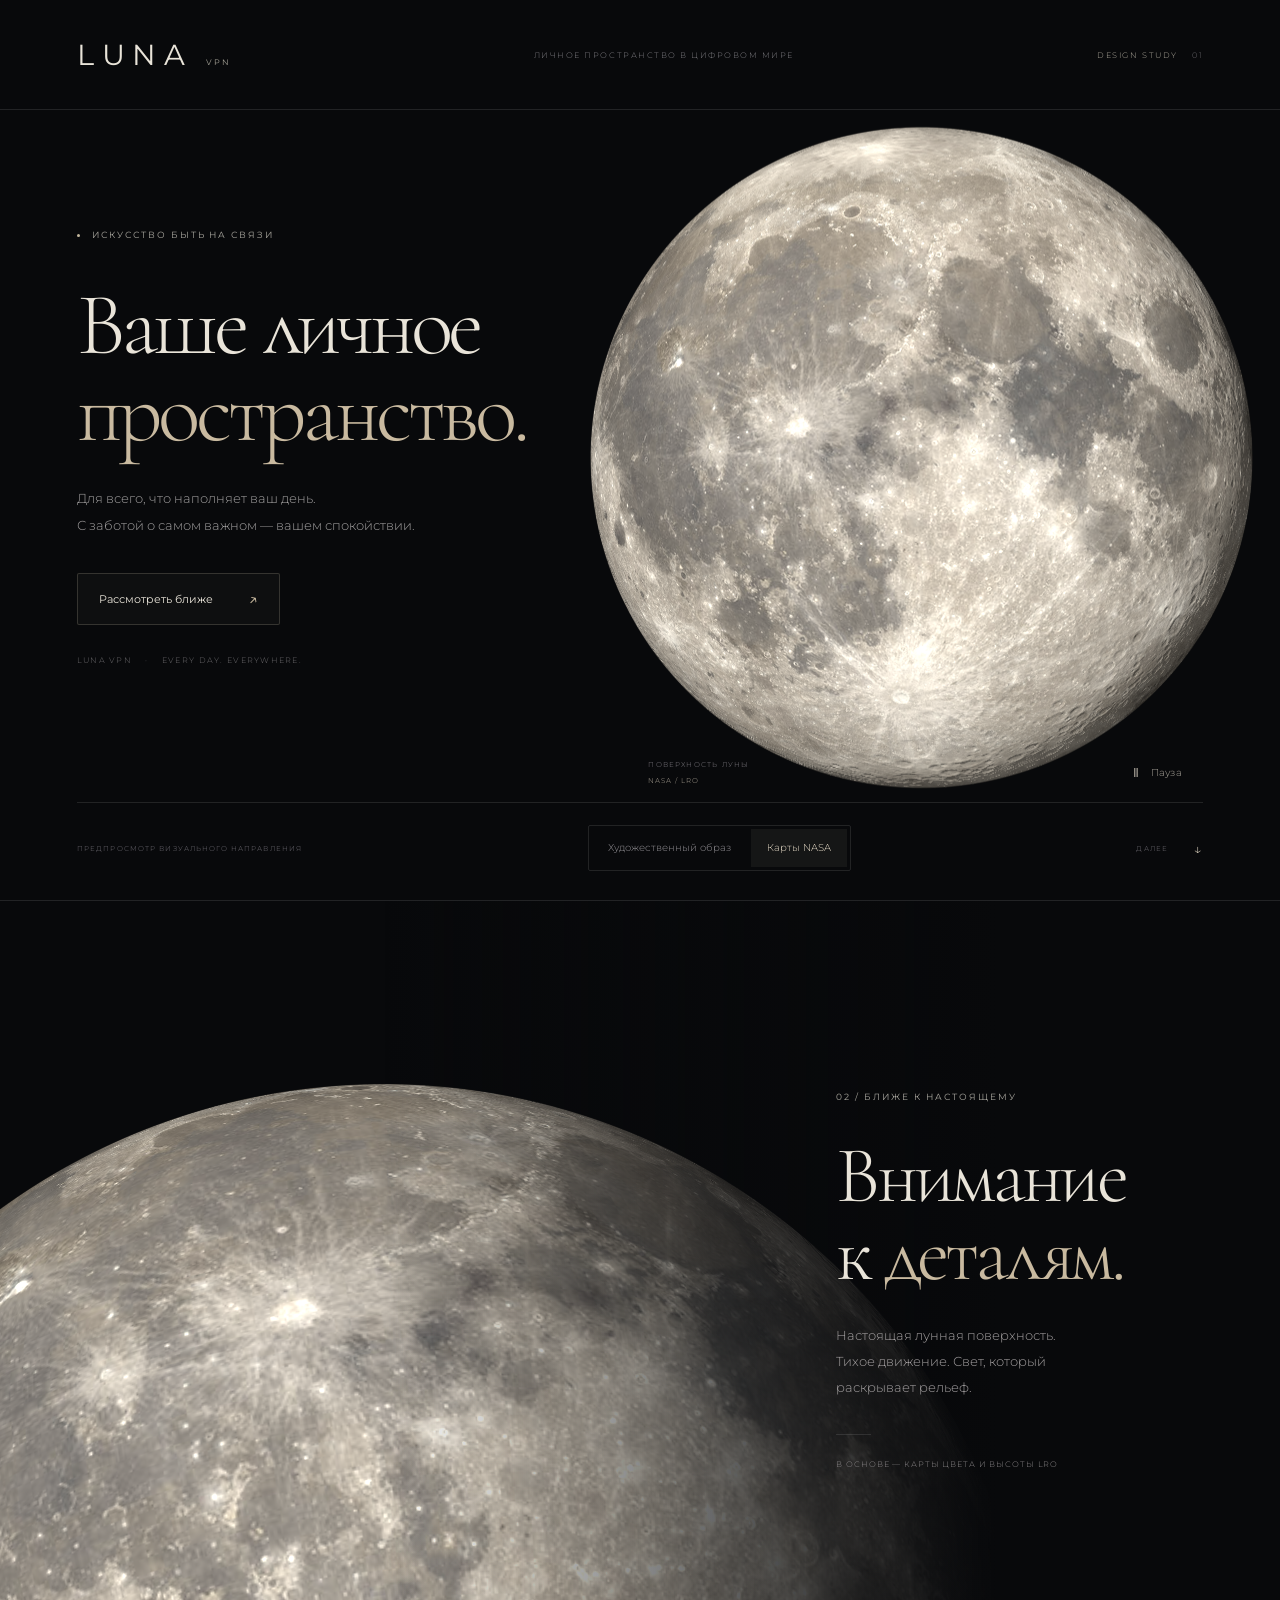
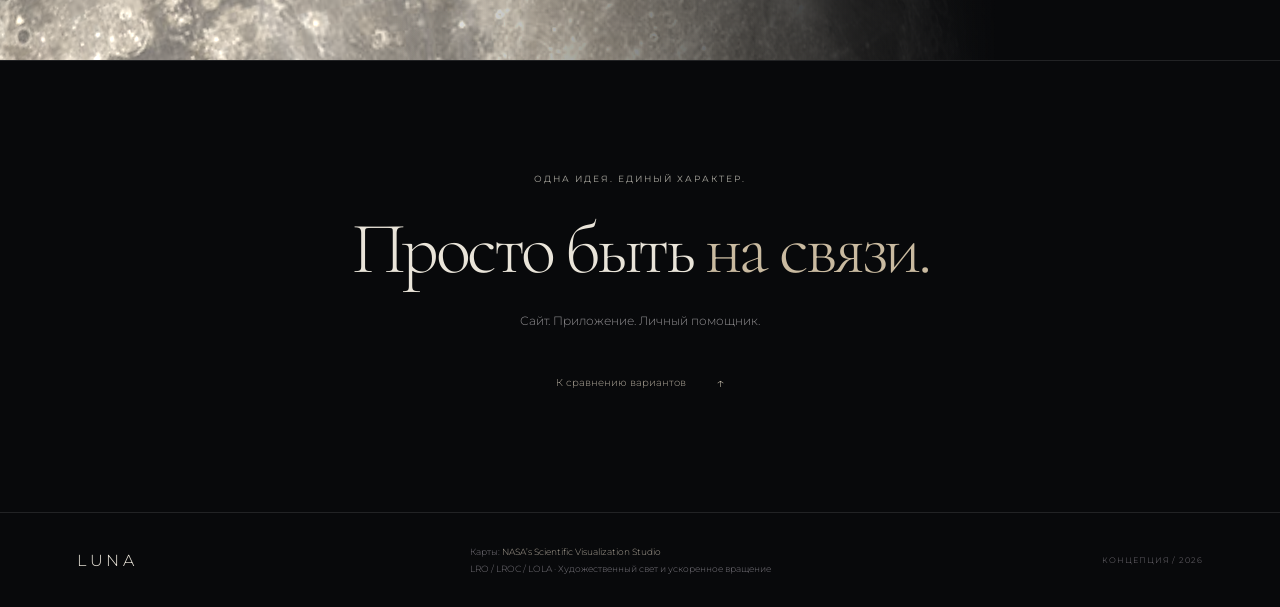
==== web/preview/index.html @ 871de01f "Add isolated lunar design preview with NASA maps and axial rotation" ====
<!doctype html>
<html lang="ru">
<head>
  <meta charset="utf-8">
  <meta name="viewport" content="width=device-width,initial-scale=1">
  <meta name="theme-color" content="#08090b">
  <meta name="robots" content="noindex,nofollow">
  <meta name="description" content="Luna VPN — предпросмотр визуального направления с настоящей поверхностью Луны NASA.">
  <title>LUNA — лунная коллекция</title>
  <link rel="icon" href="data:image/svg+xml,%3Csvg xmlns='http://www.w3.org/2000/svg' viewBox='0 0 32 32'%3E%3Ccircle cx='16' cy='16' r='13' fill='%23ddd6c8'/%3E%3C/svg%3E">
  <link rel="preload" href="assets/CormorantGaramond.woff" as="font" type="font/woff" crossorigin>
  <link rel="stylesheet" href="preview.css">
  <script src="moon.js" defer></script>
</head>
<body data-view="nasa">
  <a class="skip" href="#main">К содержанию</a>
  <header class="header">
    <a class="wordmark" href="#main" aria-label="Luna, начало страницы">LUNA<span>VPN</span></a>
    <span class="header-note">ЛИЧНОЕ ПРОСТРАНСТВО В ЦИФРОВОМ МИРЕ</span>
    <span class="edition">DESIGN STUDY <i>01</i></span>
  </header>
  <main id="main">
    <section class="hero" aria-labelledby="title">
      <div class="hero-copy">
        <p class="eyebrow"><span></span> ИСКУССТВО БЫТЬ НА СВЯЗИ</p>
        <h1 id="title">Ваше личное<br><em>пространство.</em></h1>
        <p class="intro">Для всего, что наполняет ваш день.<br>С заботой о самом важном — вашем спокойствии.</p>
        <a class="primary" href="#surface">Рассмотреть ближе <span aria-hidden="true">↗</span></a>
        <p class="signature">LUNA VPN <span>·</span> EVERY DAY. EVERYWHERE.</p>
      </div>
      <div class="moon-stage" id="moon-stage">
        <img class="artist-moon" src="assets/artist-moon.webp" alt="Художественный образ полной Луны" aria-hidden="true" width="1254" height="1254">
        <canvas id="moon" role="img" tabindex="0" aria-label="Вращающаяся объёмная Луна по картам NASA. Перетаскивайте поверхность или используйте стрелки влево и вправо."></canvas>
        <div class="moon-controls">
          <p id="moon-caption">ПОВЕРХНОСТЬ ЛУНЫ <span>NASA / LRO</span></p>
          <button id="motion" type="button" aria-label="Остановить вращение" aria-pressed="false"><span class="motion-symbol" aria-hidden="true">Ⅱ</span><span class="motion-label">Пауза</span></button>
        </div>
      </div>
      <div class="hero-foot">
        <span class="study-label">ПРЕДПРОСМОТР ВИЗУАЛЬНОГО НАПРАВЛЕНИЯ</span>
        <div class="view-switch" role="group" aria-label="Вариант Луны">
          <button type="button" data-view="artist" aria-pressed="false">Художественный образ</button>
          <button type="button" data-view="nasa" aria-pressed="true">Карты NASA</button>
        </div>
        <a href="#surface" class="scroll-note">ДАЛЕЕ <span aria-hidden="true">↓</span></a>
      </div>
    </section>
    <section class="surface" id="surface" aria-labelledby="surface-title">
      <div class="surface-visual" aria-hidden="true"><canvas id="detail-moon"></canvas><img src="assets/artist-moon.webp" alt="" class="detail-fallback"></div>
      <div class="surface-copy">
        <p class="eyebrow">02 / БЛИЖЕ К НАСТОЯЩЕМУ</p>
        <h2 id="surface-title">Внимание<br>к <em>деталям.</em></h2>
        <p>Настоящая лунная поверхность.<br>Тихое движение. Свет, который<br>раскрывает рельеф.</p>
        <div class="surface-rule"></div>
        <span class="small-label">В ОСНОВЕ — КАРТЫ ЦВЕТА И ВЫСОТЫ LRO</span>
      </div>
    </section>
    <section class="closing">
      <p class="eyebrow">ОДНА ИДЕЯ. ЕДИНЫЙ ХАРАКТЕР.</p>
      <h2>Просто быть <em>на связи.</em></h2>
      <p>Сайт. Приложение. Личный помощник.</p>
      <a href="#main">К сравнению вариантов <span aria-hidden="true">↑</span></a>
    </section>
  </main>
  <footer><a href="#main" class="footer-brand">LUNA</a><p>Карты: <a href="https://svs.gsfc.nasa.gov/4720/" target="_blank" rel="noopener noreferrer">NASA’s Scientific Visualization Studio</a><br>LRO / LROC / LOLA · Художественный свет и ускоренное вращение</p><span>КОНЦЕПЦИЯ / 2026</span></footer>
  <p class="render-note" id="render-note" role="status" hidden>Объёмная модель недоступна в этом браузере. Показан художественный образ Луны.</p>
</body>
</html>
---- web/preview/preview.css ----
@font-face{font-family:Cormorant;src:url('assets/CormorantGaramond.woff') format('woff');font-weight:300 700;font-display:swap}
@font-face{font-family:Montserrat;src:url('../assets/Montserrat-Regular.ttf') format('truetype');font-weight:400;font-display:swap}
@font-face{font-family:Montserrat;src:url('../assets/Montserrat-Light.ttf') format('truetype');font-weight:300;font-display:swap}
:root{color-scheme:dark;--bg:#08090b;--ivory:#e9e4d9;--warm:#c9baa0;--muted:#909196;--line:#ffffff1b;font-family:Montserrat,Arial,sans-serif;font-weight:300;color:var(--ivory);background:var(--bg)}
*{box-sizing:border-box}html{scroll-behavior:smooth}body{margin:0;-webkit-font-smoothing:antialiased}a{color:inherit;text-decoration:none}button{font:inherit;color:inherit;background:none;border:0;cursor:pointer}a,button{touch-action:manipulation;-webkit-tap-highlight-color:transparent}a:focus-visible,button:focus-visible,canvas:focus-visible{outline:1px solid var(--warm);outline-offset:6px}::selection{background:#b9a98c55;color:#fff}.skip{position:fixed;top:-70px;left:20px;background:var(--ivory);color:var(--bg);padding:12px;z-index:99}.skip:focus{top:15px}
.header{height:110px;max-width:1600px;margin:auto;padding:0 6%;display:flex;align-items:center;justify-content:space-between;border-bottom:1px solid var(--line);position:relative;z-index:4}.wordmark{font-size:29px;letter-spacing:.27em;font-weight:400;display:flex;align-items:baseline;gap:13px}.wordmark span{font-size:8px;letter-spacing:.22em;color:#a6a398}.header-note,.edition{font-size:7px;letter-spacing:.19em;color:#828186}.edition{color:#b1ac9f}.edition i{font-style:normal;color:#67666b;margin-left:11px}
.hero{position:relative;max-width:1600px;margin:auto;min-height:780px;height:calc(100svh - 110px);max-height:1000px;padding:0 6% 105px;display:flex;align-items:center;isolation:isolate;overflow:hidden}.hero-copy{position:relative;z-index:2;width:52%;padding-bottom:5px;pointer-events:none}.hero-copy a{pointer-events:auto}.eyebrow{font-size:8px;font-weight:400;letter-spacing:.22em;color:#a8a69e;line-height:1.8;margin:0}.hero-copy .eyebrow{display:flex;align-items:center;gap:12px}.eyebrow>span{width:3px;height:3px;border-radius:50%;background:#c5b99f}.hero h1,h2{font-family:Cormorant,Georgia,serif;font-weight:300;letter-spacing:-.048em;line-height:.98}.hero h1{font-size:clamp(68px,6.9vw,112px);margin:39px -100px 30px 0}.hero h1 em,h2 em{font-style:normal;color:var(--warm)}.intro{font-size:11px;line-height:2.05;color:#a3a1a1;margin:0 0 34px}.primary{min-height:48px;padding:15px 21px;display:inline-flex;align-items:center;gap:35px;font-size:9px;font-weight:400;border:1px solid #b5aa933d;border-radius:2px;background:#d6c9ae08;transition:background .3s,border-color .3s}.primary:hover{background:#d6c9ae12;border-color:#b5aa93a0}.primary span{font-size:17px;color:var(--warm)}.signature{font-size:6px;letter-spacing:.16em;color:#6d6b6e;margin-top:30px}.signature span{margin:0 10px}
.moon-stage{position:absolute;right:-2.5%;top:50%;width:61%;aspect-ratio:1;transform:translateY(-57%);z-index:1}.moon-stage canvas,.artist-moon{position:absolute;inset:0;display:block;width:100%;height:100%}#moon{cursor:grab;touch-action:pan-y;opacity:0;transition:opacity 1.2s}.artist-moon{object-fit:contain;scale:1.235;opacity:1;pointer-events:none;transition:opacity 1.2s;mask-image:radial-gradient(circle,#000 0 36%,transparent 39%)}.webgl-ready[data-view=nasa] #moon{opacity:1}.webgl-ready[data-view=nasa] .artist-moon{opacity:0}.moon-stage.dragging #moon{cursor:grabbing}.moon-controls{position:absolute;bottom:1%;left:15%;right:15%;display:flex;justify-content:space-between;align-items:center;gap:20px}.moon-controls p{font-size:6px;letter-spacing:.17em;line-height:1.7;color:#848087;margin:0}.moon-controls p span{display:block;color:#b1a99b;font-size:6px;letter-spacing:.13em;margin-top:4px}.moon-controls button{display:inline-flex;align-items:center;gap:10px;min-height:42px;min-width:70px;font-size:8px;letter-spacing:.02em;color:#aaa59b}.motion-symbol{font-size:12px;min-width:10px}.moon-controls button:disabled{opacity:.3;cursor:default}
.hero-foot{position:absolute;left:6%;right:6%;bottom:29px;border-top:1px solid var(--line);padding-top:22px;display:flex;align-items:center;justify-content:space-between;gap:25px;z-index:3}.study-label,.scroll-note{font-size:6px;letter-spacing:.16em;color:#737078}.scroll-note{display:flex;gap:25px;align-items:center}.scroll-note span{font-size:15px;color:#c4bbab}.view-switch{display:flex;gap:4px;padding:3px;border:1px solid var(--line);border-radius:2px}.view-switch button{padding:12px 16px;font-size:8px;line-height:1.4;color:#939095;transition:background .3s,color .3s;min-height:38px}.view-switch button[aria-pressed=true]{background:#eee4ce0f;color:#e7dcc8}.view-switch button:hover{color:#fff}
.surface{max-width:1600px;min-height:760px;margin:auto;position:relative;overflow:hidden;border-top:1px solid var(--line);isolation:isolate;display:flex;align-items:center;justify-content:flex-end;padding:110px 12% 110px 6%}.surface-visual{position:absolute;inset:0;z-index:-1;overflow:hidden}.surface-visual canvas{width:100%;height:100%;display:block;opacity:0;transition:opacity 1s}.webgl-ready .surface-visual canvas{opacity:1}.surface-visual:after{content:'';position:absolute;inset:0;background:linear-gradient(90deg,transparent 30%,#08090bb0 59%,var(--bg) 78%)}.detail-fallback{position:absolute;width:1100px;max-width:none;left:-290px;bottom:-510px;transition:opacity 1s}.webgl-ready .detail-fallback{opacity:0}.surface-copy{width:290px;z-index:1}.surface h2{font-size:80px;margin:32px 0 30px;line-height:.97}.surface-copy>p:not(.eyebrow){font-size:11px;line-height:2;color:#a5a1a2}.surface-rule{height:1px;background:var(--line);width:35px;margin:34px 0 22px}.small-label{font-size:6px;letter-spacing:.11em;color:#8d898b;line-height:1.8;display:block}
.closing{text-align:center;padding:110px 25px 120px;border-top:1px solid var(--line);max-width:1600px;margin:auto}.closing h2{font-size:clamp(44px,5.7vw,78px);margin:27px 0 24px}.closing>p:not(.eyebrow){font-size:10px;line-height:1.8;color:#929093}.closing>a{display:inline-flex;font-size:8px;gap:30px;margin-top:30px;color:#b5ad9f;align-items:center}.closing>a span{font-size:15px}footer{max-width:1600px;margin:auto;border-top:1px solid var(--line);padding:30px 6%;display:flex;justify-content:space-between;align-items:center;gap:30px}.footer-brand{font-size:16px;letter-spacing:.24em}footer p{font-size:7px;line-height:1.9;color:#79767d;margin:0}footer p a{color:#aaa295}footer>span{font-size:6px;letter-spacing:.12em;color:#77737a}.render-note{position:fixed;bottom:15px;left:15px;right:15px;max-width:450px;margin:0;padding:17px;background:#1a1917;border:1px solid #bbaa8840;color:#c6bcab;font-size:10px;line-height:1.8;z-index:10}
@media(min-width:1600px){.hero h1{font-size:112px}}
@media(max-width:1050px){.header{padding:0 5%;height:90px}.header-note{display:none}.hero{min-height:720px;height:calc(100svh - 90px);padding-left:5%;padding-right:5%}.hero h1{font-size:8vw}.moon-stage{width:64%;right:-6%;transform:translateY(-56%)}.hero-foot{left:5%;right:5%}.study-label{max-width:150px;line-height:1.9}.scroll-note{gap:12px}.surface{padding-right:7%;min-height:680px}.surface h2{font-size:70px}}
@media(max-width:650px){.header{height:80px;padding:0 7%}.wordmark{font-size:23px;gap:10px}.wordmark span{font-size:6px}.edition{font-size:6px;letter-spacing:.12em}.hero{height:auto;min-height:0;padding:0 7% 150px;display:flex;flex-direction:column;align-items:stretch;overflow:hidden}.moon-stage{position:relative;order:0;right:auto;top:auto;transform:none;width:124%;aspect-ratio:1;margin:-10px -12% -18px}.hero-copy{order:1;width:100%;padding:0}.hero-copy .eyebrow{font-size:6px;letter-spacing:.17em;gap:9px}.hero h1{font-size:clamp(57px,14.3vw,88px);margin:24px -15px 23px 0;letter-spacing:-.045em}.intro{font-size:10px;line-height:1.95;margin-bottom:25px}.primary{font-size:9px;min-height:47px;padding:14px 18px}.signature{font-size:5px;margin-top:23px}.moon-controls{bottom:4.5%;left:16%;right:16%}.moon-controls p,.moon-controls p span{font-size:5px}.moon-controls button{font-size:7px;gap:8px}.hero-foot{bottom:27px;left:7%;right:7%;padding-top:19px;display:flex;flex-wrap:wrap;justify-content:center;gap:15px}.view-switch{order:0;width:100%;justify-content:center}.view-switch button{flex:1;font-size:8px;padding:10px 8px;min-height:38px}.study-label{order:1;max-width:none;font-size:5px;letter-spacing:.11em}.scroll-note{display:none}.surface{min-height:760px;display:flex;align-items:flex-start;justify-content:flex-start;padding:53px 7% 340px}.surface-copy{width:100%}.surface .eyebrow{font-size:6px}.surface h2{font-size:64px;line-height:.98;margin:24px 0 21px}.surface-copy>p:not(.eyebrow){font-size:10px;line-height:1.9}.surface-rule{margin:23px 0 17px}.small-label{font-size:5px}.surface-visual:after{background:linear-gradient(180deg,var(--bg) 0%,#08090ba8 32%,transparent 68%)}.detail-fallback{width:800px;left:-250px;bottom:-300px}.closing{padding:70px 7% 75px}.closing .eyebrow{font-size:6px}.closing h2{font-size:47px;line-height:1.04}.closing>p:not(.eyebrow){font-size:9px}.closing>a{font-size:8px}footer{padding:25px 7%;flex-wrap:wrap;gap:21px}.footer-brand{font-size:15px}footer p{font-size:6px;order:2;width:100%;border-top:1px solid var(--line);padding-top:15px}footer>span{margin-left:auto;font-size:5px}}
@media(prefers-reduced-motion:reduce){html{scroll-behavior:auto}*,*:before,*:after{transition:none!important}}
/* Comfortable reading at ordinary laptop and phone sizes. */
@media(min-width:651px){.moon-stage{top:44%;transform:translateY(-50%)}.artist-moon{scale:1.56}.moon-controls{bottom:7%}.eyebrow{font-size:9px}.intro,.surface-copy>p:not(.eyebrow){font-size:13px}.header-note,.edition{font-size:8px}.primary{font-size:11px}.signature{font-size:8px}.study-label,.scroll-note{font-size:7px}.view-switch button{font-size:10px}.moon-controls p,.moon-controls p span{font-size:7px}.moon-controls button{font-size:10px}.small-label{font-size:8px}.closing>p:not(.eyebrow){font-size:12px}.closing>a{font-size:10px}footer p{font-size:9px}footer>span{font-size:8px}}
@media(max-width:650px){.eyebrow,.hero-copy .eyebrow,.surface .eyebrow,.closing .eyebrow{font-size:8px}.intro,.surface-copy>p:not(.eyebrow){font-size:12px}.primary{font-size:10px}.signature{font-size:7px}.view-switch button{font-size:10px;min-height:44px}.moon-controls p,.moon-controls p span{font-size:6px}.moon-controls button{font-size:9px}.study-label{font-size:6px}.small-label{font-size:7px}.closing>p:not(.eyebrow){font-size:11px}footer p{font-size:8px}footer>span{font-size:7px}}
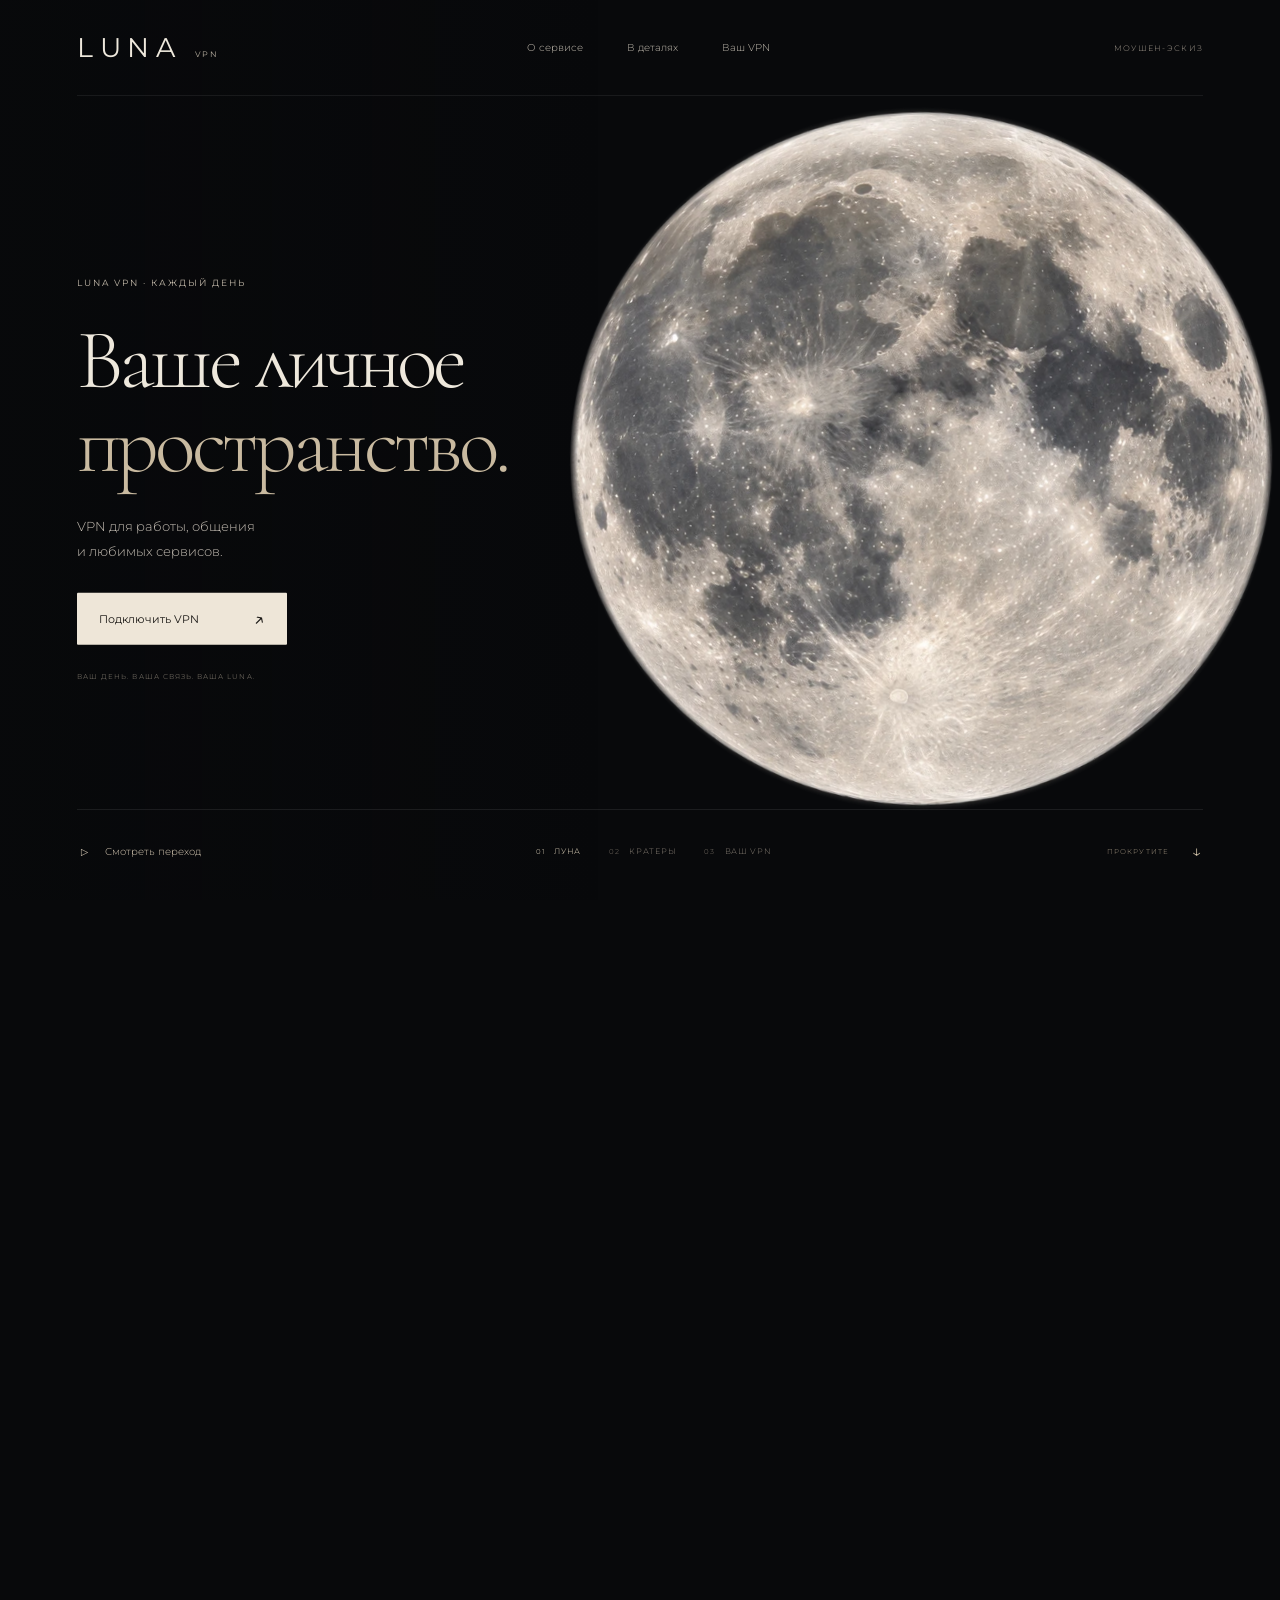
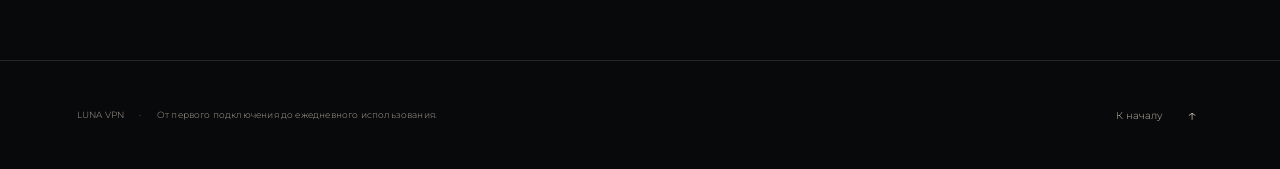
==== commit 8479b58a: "Add artistic Moon-to-crater scroll motion study with VPN account reveal" ====
--- a/web/preview/index.html
+++ b/web/preview/index.html
@@ -3,66 +3,11 @@
 <head>
   <meta charset="utf-8">
   <meta name="viewport" content="width=device-width,initial-scale=1">
+  <meta name="robots" content="noindex,nofollow">
   <meta name="theme-color" content="#08090b">
-  <meta name="robots" content="noindex,nofollow">
-  <meta name="description" content="Luna VPN — предпросмотр визуального направления с настоящей поверхностью Луны NASA.">
-  <title>LUNA — лунная коллекция</title>
-  <link rel="icon" href="data:image/svg+xml,%3Csvg xmlns='http://www.w3.org/2000/svg' viewBox='0 0 32 32'%3E%3Ccircle cx='16' cy='16' r='13' fill='%23ddd6c8'/%3E%3C/svg%3E">
-  <link rel="preload" href="assets/CormorantGaramond.woff" as="font" type="font/woff" crossorigin>
-  <link rel="stylesheet" href="preview.css">
-  <script src="moon.js" defer></script>
+  <meta http-equiv="refresh" content="0;url=../motion/">
+  <title>LUNA VPN — новый эскиз движения</title>
+  <style>body{margin:0;min-height:100svh;display:grid;place-items:center;background:#08090b;color:#eee8dc;font:16px Georgia,serif}a{color:inherit;padding:30px;text-underline-offset:7px}</style>
 </head>
-<body data-view="nasa">
-  <a class="skip" href="#main">К содержанию</a>
-  <header class="header">
-    <a class="wordmark" href="#main" aria-label="Luna, начало страницы">LUNA<span>VPN</span></a>
-    <span class="header-note">ЛИЧНОЕ ПРОСТРАНСТВО В ЦИФРОВОМ МИРЕ</span>
-    <span class="edition">DESIGN STUDY <i>01</i></span>
-  </header>
-  <main id="main">
-    <section class="hero" aria-labelledby="title">
-      <div class="hero-copy">
-        <p class="eyebrow"><span></span> ИСКУССТВО БЫТЬ НА СВЯЗИ</p>
-        <h1 id="title">Ваше личное<br><em>пространство.</em></h1>
-        <p class="intro">Для всего, что наполняет ваш день.<br>С заботой о самом важном — вашем спокойствии.</p>
-        <a class="primary" href="#surface">Рассмотреть ближе <span aria-hidden="true">↗</span></a>
-        <p class="signature">LUNA VPN <span>·</span> EVERY DAY. EVERYWHERE.</p>
-      </div>
-      <div class="moon-stage" id="moon-stage">
-        <img class="artist-moon" src="assets/artist-moon.webp" alt="Художественный образ полной Луны" aria-hidden="true" width="1254" height="1254">
-        <canvas id="moon" role="img" tabindex="0" aria-label="Вращающаяся объёмная Луна по картам NASA. Перетаскивайте поверхность или используйте стрелки влево и вправо."></canvas>
-        <div class="moon-controls">
-          <p id="moon-caption">ПОВЕРХНОСТЬ ЛУНЫ <span>NASA / LRO</span></p>
-          <button id="motion" type="button" aria-label="Остановить вращение" aria-pressed="false"><span class="motion-symbol" aria-hidden="true">Ⅱ</span><span class="motion-label">Пауза</span></button>
-        </div>
-      </div>
-      <div class="hero-foot">
-        <span class="study-label">ПРЕДПРОСМОТР ВИЗУАЛЬНОГО НАПРАВЛЕНИЯ</span>
-        <div class="view-switch" role="group" aria-label="Вариант Луны">
-          <button type="button" data-view="artist" aria-pressed="false">Художественный образ</button>
-          <button type="button" data-view="nasa" aria-pressed="true">Карты NASA</button>
-        </div>
-        <a href="#surface" class="scroll-note">ДАЛЕЕ <span aria-hidden="true">↓</span></a>
-      </div>
-    </section>
-    <section class="surface" id="surface" aria-labelledby="surface-title">
-      <div class="surface-visual" aria-hidden="true"><canvas id="detail-moon"></canvas><img src="assets/artist-moon.webp" alt="" class="detail-fallback"></div>
-      <div class="surface-copy">
-        <p class="eyebrow">02 / БЛИЖЕ К НАСТОЯЩЕМУ</p>
-        <h2 id="surface-title">Внимание<br>к <em>деталям.</em></h2>
-        <p>Настоящая лунная поверхность.<br>Тихое движение. Свет, который<br>раскрывает рельеф.</p>
-        <div class="surface-rule"></div>
-        <span class="small-label">В ОСНОВЕ — КАРТЫ ЦВЕТА И ВЫСОТЫ LRO</span>
-      </div>
-    </section>
-    <section class="closing">
-      <p class="eyebrow">ОДНА ИДЕЯ. ЕДИНЫЙ ХАРАКТЕР.</p>
-      <h2>Просто быть <em>на связи.</em></h2>
-      <p>Сайт. Приложение. Личный помощник.</p>
-      <a href="#main">К сравнению вариантов <span aria-hidden="true">↑</span></a>
-    </section>
-  </main>
-  <footer><a href="#main" class="footer-brand">LUNA</a><p>Карты: <a href="https://svs.gsfc.nasa.gov/4720/" target="_blank" rel="noopener noreferrer">NASA’s Scientific Visualization Studio</a><br>LRO / LROC / LOLA · Художественный свет и ускоренное вращение</p><span>КОНЦЕПЦИЯ / 2026</span></footer>
-  <p class="render-note" id="render-note" role="status" hidden>Объёмная модель недоступна в этом браузере. Показан художественный образ Луны.</p>
-</body>
+<body><a href="../motion/">Открыть новый эскиз Luna VPN →</a></body>
 </html>
